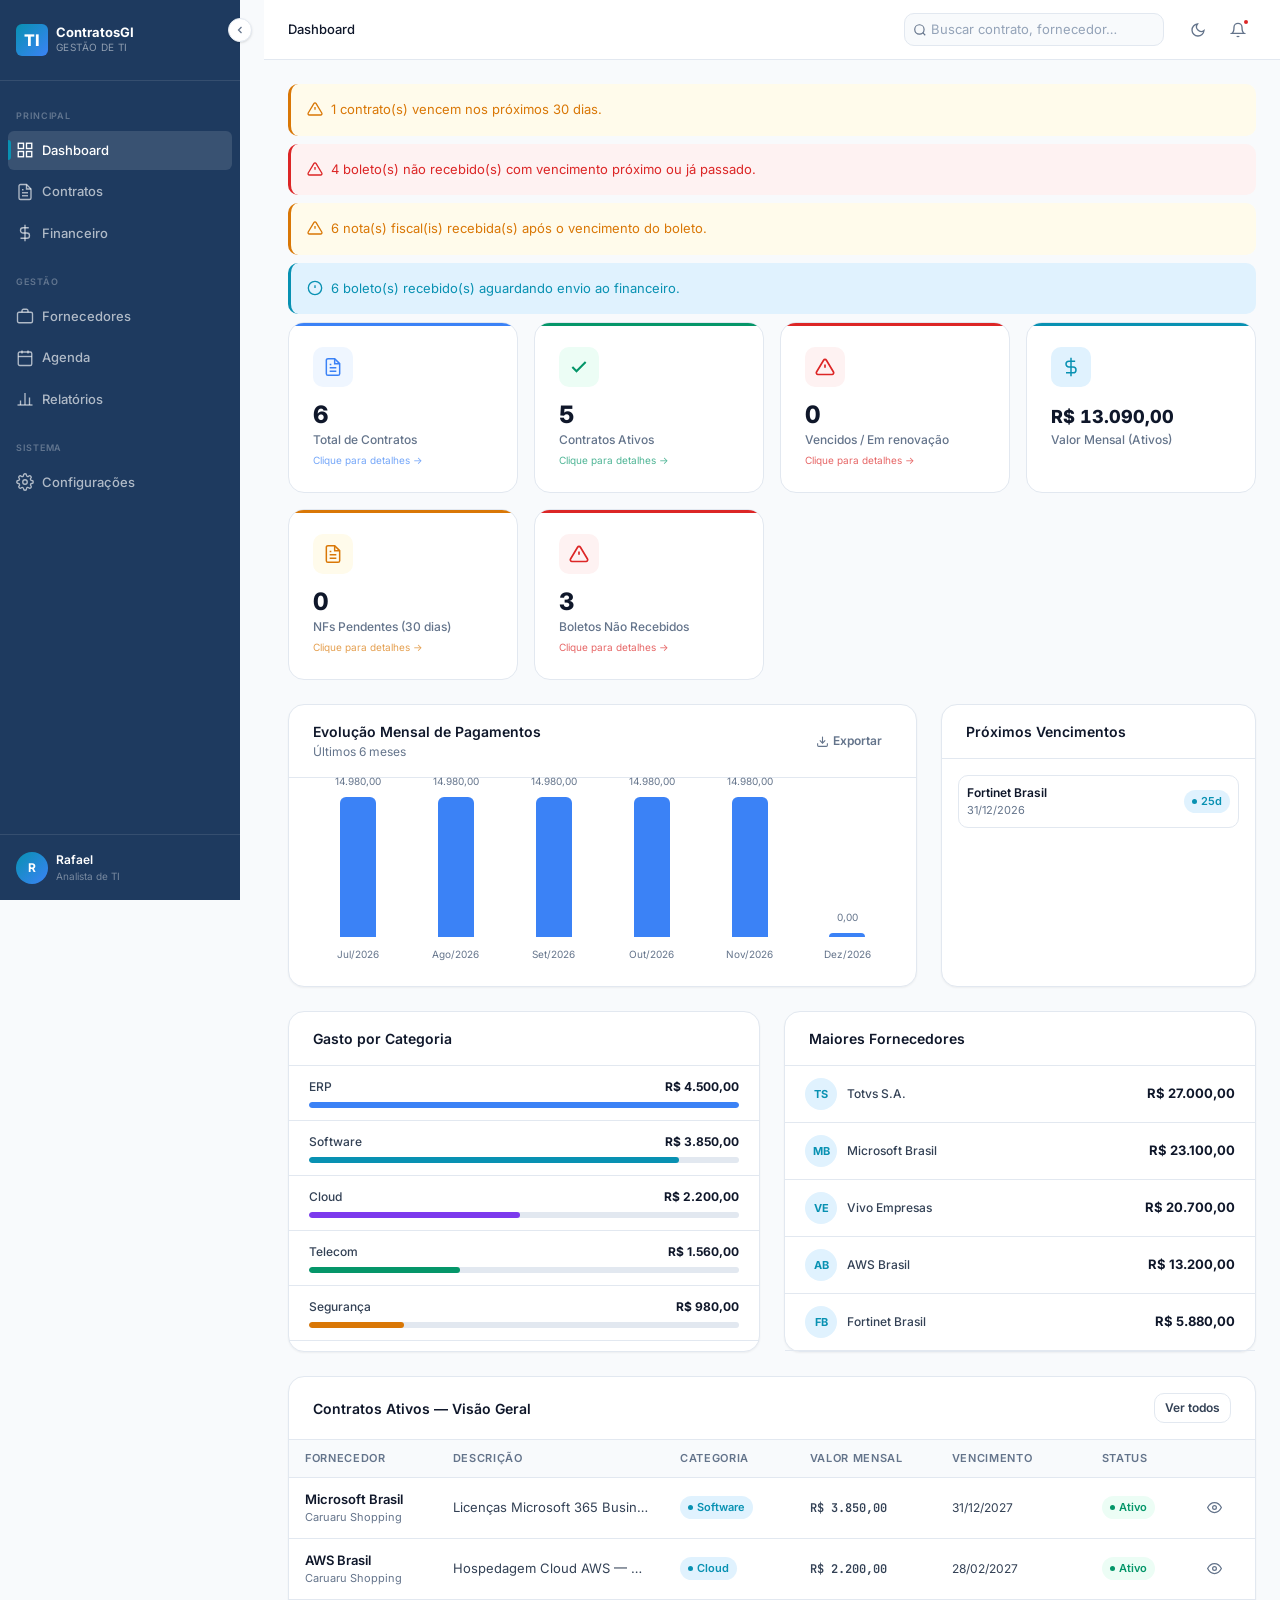
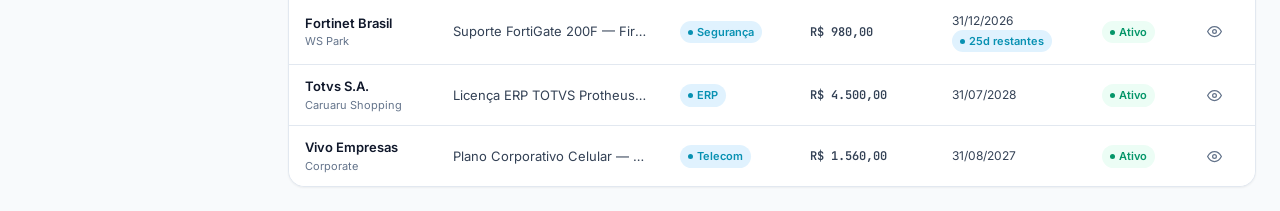
==== index.html @ 4c293865 "upload" ====
<!DOCTYPE html>
<html lang="pt-BR" data-theme="light">
<head>
  <meta charset="UTF-8" />
  <meta name="viewport" content="width=device-width, initial-scale=1.0" />
  <title>Dashboard — Gestão de Contratos TI</title>
  <link rel="stylesheet" href="assets/css/style.css" />
  <style>
    .kpi-card { cursor:pointer; }
    .kpi-card:hover { transform:translateY(-3px); box-shadow:var(--sh-md); }
  </style>
</head>
<body>
<div class="app-layout">
  <div id="sidebar-root"></div>
  <div class="main-content" id="main-content">
    <div id="navbar-root"></div>

    <main class="page-content">

      <!-- BANNER CACHE -->
      <div id="cache-banner" style="display:none" class="alert alert-warning">
        <svg width="16" height="16" viewBox="0 0 24 24" fill="none" stroke="currentColor" stroke-width="2">
          <path d="M10.29 3.86L1.82 18a2 2 0 001.71 3h16.94a2 2 0 001.71-3L13.71 3.86a2 2 0 00-3.42 0z"/>
          <line x1="12" y1="9" x2="12" y2="13"/><line x1="12" y1="17" x2="12.01" y2="17"/>
        </svg>
        <span>Dados carregados do cache — a API do Google Sheets está indisponível no momento. As informações podem não estar atualizadas.</span>
      </div>

      <!-- ALERTAS AUTOMÁTICOS -->
      <div id="alert-area"></div>

      <!-- KPIs -->
      <div class="kpi-grid" id="kpi-grid">
        <div class="kpi-card"><div class="skeleton" style="width:40px;height:40px;border-radius:10px;margin-bottom:16px"></div><div class="skeleton" style="width:80px;height:28px;margin-bottom:8px"></div><div class="skeleton" style="width:120px;height:14px"></div></div>
        <div class="kpi-card"><div class="skeleton" style="width:40px;height:40px;border-radius:10px;margin-bottom:16px"></div><div class="skeleton" style="width:80px;height:28px;margin-bottom:8px"></div><div class="skeleton" style="width:120px;height:14px"></div></div>
        <div class="kpi-card"><div class="skeleton" style="width:40px;height:40px;border-radius:10px;margin-bottom:16px"></div><div class="skeleton" style="width:80px;height:28px;margin-bottom:8px"></div><div class="skeleton" style="width:120px;height:14px"></div></div>
        <div class="kpi-card"><div class="skeleton" style="width:40px;height:40px;border-radius:10px;margin-bottom:16px"></div><div class="skeleton" style="width:80px;height:28px;margin-bottom:8px"></div><div class="skeleton" style="width:120px;height:14px"></div></div>
        <div class="kpi-card"><div class="skeleton" style="width:40px;height:40px;border-radius:10px;margin-bottom:16px"></div><div class="skeleton" style="width:80px;height:28px;margin-bottom:8px"></div><div class="skeleton" style="width:120px;height:14px"></div></div>
        <div class="kpi-card"><div class="skeleton" style="width:40px;height:40px;border-radius:10px;margin-bottom:16px"></div><div class="skeleton" style="width:80px;height:28px;margin-bottom:8px"></div><div class="skeleton" style="width:120px;height:14px"></div></div>
      </div>

      <!-- GRÁFICOS + VENCIMENTOS -->
      <div style="display:grid;grid-template-columns:2fr 1fr;gap:var(--sp-lg);margin-bottom:var(--sp-lg)">
        <div class="card">
          <div class="card-header">
            <div>
              <div class="card-title">Evolução Mensal de Pagamentos</div>
              <div class="card-subtitle">Últimos 6 meses</div>
            </div>
            <button class="btn btn-ghost btn-sm" id="btn-export-evolucao">
              <svg width="14" height="14" viewBox="0 0 24 24" fill="none" stroke="currentColor" stroke-width="2"><path d="M21 15v4a2 2 0 01-2 2H5a2 2 0 01-2-2v-4"/><polyline points="7 10 12 15 17 10"/><line x1="12" y1="15" x2="12" y2="3"/></svg>
              Exportar
            </button>
          </div>
          <div class="card-body">
            <div id="chart-evolucao" style="min-height:160px;display:flex;align-items:flex-end"></div>
          </div>
        </div>

        <div class="card">
          <div class="card-header">
            <div class="card-title">Próximos Vencimentos</div>
          </div>
          <div class="card-body" style="padding:var(--sp-md)">
            <div id="proximos-vencimentos" style="display:flex;flex-direction:column;gap:8px"></div>
          </div>
        </div>
      </div>

      <!-- CATEGORIAS + FORNECEDORES -->
      <div style="display:grid;grid-template-columns:1fr 1fr;gap:var(--sp-lg)">
        <div class="card">
          <div class="card-header"><div class="card-title">Gasto por Categoria</div></div>
          <div class="card-body" style="padding:0"><div id="cat-list"></div></div>
        </div>
        <div class="card">
          <div class="card-header"><div class="card-title">Maiores Fornecedores</div></div>
          <div class="card-body" style="padding:0"><div id="forn-list"></div></div>
        </div>
      </div>

      <!-- CONTRATOS RECENTES -->
      <div class="card" style="margin-top:var(--sp-lg)">
        <div class="card-header">
          <div class="card-title">Contratos Ativos — Visão Geral</div>
          <a href="contratos.html" class="btn btn-secondary btn-sm">Ver todos</a>
        </div>
        <div class="table-container" style="border:none;border-radius:0 0 var(--r-lg) var(--r-lg)">
          <table>
            <thead><tr>
              <th>Fornecedor</th><th>Descrição</th><th>Categoria</th>
              <th>Valor Mensal</th><th>Vencimento</th><th>Status</th><th></th>
            </tr></thead>
            <tbody id="tbody-contratos">
              <tr><td colspan="7" style="text-align:center;padding:32px;color:var(--c-text-3)">
                <span class="spinner" style="display:inline-block"></span>
              </td></tr>
            </tbody>
          </table>
        </div>
      </div>

    </main>
  </div>
</div>

<!-- MODAL KPI — exibe lista detalhada ao clicar no card -->
<div class="modal-overlay" id="modal-kpi">
  <div class="modal modal-lg">
    <div class="modal-header">
      <div>
        <div class="modal-title" id="modal-kpi-title"></div>
        <div class="modal-subtitle" id="modal-kpi-subtitle"></div>
      </div>
      <button class="modal-close">
        <svg width="16" height="16" viewBox="0 0 24 24" fill="none" stroke="currentColor" stroke-width="2.5">
          <line x1="18" y1="6" x2="6" y2="18"/><line x1="6" y1="6" x2="18" y2="18"/>
        </svg>
      </button>
    </div>
    <div class="modal-body" id="modal-kpi-body"></div>
    <div class="modal-footer">
      <a id="modal-kpi-link" href="#" class="btn btn-primary btn-sm">Ver no Financeiro →</a>
      <button class="btn btn-secondary" onclick="Modal.close('modal-kpi')">Fechar</button>
    </div>
  </div>
</div>

<script src="assets/js/api.js"></script>
<script src="assets/js/utils.js"></script>
<script>
document.getElementById('sidebar-root').innerHTML = getSidebarHTML();
document.getElementById('navbar-root').innerHTML  = getNavbarHTML('Dashboard', [{ label: 'Dashboard' }]);
initApp();

/* ── STATE ─────────────────────────────────────────────── */
let _dash = null;
let _contratos = [];
let _todasMovs = [];

/* ── CARREGAR ───────────────────────────────────────────── */
async function carregarDashboard() {
  try {
    [_dash, _contratos] = await Promise.all([
      API.obterDashboard(),
      API.listarContratos(),
    ]);

    // Movimentações só para os cards clicáveis
    const movPromises = _contratos.map(c => API.listarMovimentacoes(c.id));
    const results = await Promise.all(movPromises);
    _todasMovs = results.flat();

    if (_dash._fromCache) {
      document.getElementById('cache-banner').style.display = 'flex';
    }

    renderKPIs();
    renderAlerts();
    renderEvolucao(_dash.evolucao_mensal || []);
    renderProximosVencimentos();
    renderCategorias(_dash.por_categoria || {});
    renderFornecedores(_dash.por_fornecedor || {});
    renderTabelaContratos();
  } catch(e) {
    document.getElementById('kpi-grid').innerHTML = `
      <div style="grid-column:1/-1;padding:32px;text-align:center;color:var(--c-text-3)">
        <svg width="40" height="40" viewBox="0 0 24 24" fill="none" stroke="currentColor" stroke-width="1.5" style="margin:0 auto 12px;display:block;opacity:.4">
          <path d="M10.29 3.86L1.82 18a2 2 0 001.71 3h16.94a2 2 0 001.71-3L13.71 3.86a2 2 0 00-3.42 0z"/>
          <line x1="12" y1="9" x2="12" y2="13"/><line x1="12" y1="17" x2="12.01" y2="17"/>
        </svg>
        <div style="font-size:14px;font-weight:600;color:var(--c-text-2);margin-bottom:6px">Não foi possível carregar os dados</div>
        <div style="font-size:12px;margin-bottom:16px">${e.message}</div>
        <button class="btn btn-secondary btn-sm" onclick="carregarDashboard()">
          <svg width="13" height="13" viewBox="0 0 24 24" fill="none" stroke="currentColor" stroke-width="2"><polyline points="23 4 23 10 17 10"/><path d="M20.49 15a9 9 0 11-2.12-9.36L23 10"/></svg>
          Tentar novamente
        </button>
      </div>`;
  }
}

/* ── KPIs ──────────────────────────────────────────────── */
function renderKPIs() {
  const hoje = new Date(); hoje.setHours(0,0,0,0);
  const d = _dash;

  // NFs Pendentes e Boletos Não Recebidos = escopo dos próximos 30 dias
  const em30dias = _todasMovs.filter(m => {
    if (!m.data_vencimento) return false;
    const dias = Math.round((new Date(m.data_vencimento) - hoje) / 86400000);
    return dias <= 30;
  });
  const nfPend30   = em30dias.filter(m => !m.data_recebimento_nf).length;
  const boletNR30  = em30dias.filter(m => !m.data_recebimento_boleto && (() => {
    const dias = Math.round((new Date(m.data_vencimento) - hoje) / 86400000);
    return dias <= 7;
  })()).length;

  const kpis = [
    {
      id:'kpi-total',       label:'Total de Contratos',    value: d.total_contratos,
      icon:'file-text',     color:'#3B82F6', bg:'#EFF6FF', clicavel: true,
      onclick: () => abrirModalKPI('total'),
    },
    {
      id:'kpi-ativos',      label:'Contratos Ativos',      value: d.contratos_ativos,
      icon:'check',         color:'#059669', bg:'#ECFDF5', clicavel: true,
      onclick: () => abrirModalKPI('ativos'),
    },
    {
      id:'kpi-vencidos',    label:'Vencidos / Em renovação', value: d.contratos_vencidos,
      icon:'alert-triangle',color:'#DC2626', bg:'#FEF2F2', clicavel: true,
      onclick: () => abrirModalKPI('vencidos'),
    },
    {
      id:'kpi-mensal',      label:'Valor Mensal (Ativos)', value: Fmt.moeda(d.valor_mensal),
      icon:'dollar-sign',   color:'#0891B2', bg:'#E0F2FE', isText:true,
    },
    {
      id:'kpi-nf',          label:'NFs Pendentes (30 dias)', value: nfPend30,
      icon:'file-text',     color:'#D97706', bg:'#FFFBEB', clicavel: true,
      onclick: () => abrirModalKPI('nf-pendentes'),
    },
    {
      id:'kpi-boleto',      label:'Boletos Não Recebidos',  value: boletNR30,
      icon:'alert-triangle',color:'#DC2626', bg:'#FEF2F2', clicavel: true,
      onclick: () => abrirModalKPI('boletos-nr'),
    },
  ];

  document.getElementById('kpi-grid').innerHTML = kpis.map(k => `
    <div class="kpi-card" id="${k.id}" style="--kpi-color:${k.color};--kpi-bg:${k.bg}"
         ${k.clicavel ? `onclick="(${k.onclick.toString()})()" title="Clique para ver detalhes"` : ''}>
      <div class="kpi-icon">${icon(k.icon, 20)}</div>
      <div class="kpi-value">${k.isText ? `<span style="font-size:18px">${k.value}</span>` : k.value}</div>
      <div class="kpi-label">${k.label}</div>
      ${k.clicavel ? `<div style="font-size:10px;color:var(--kpi-color);margin-top:4px;opacity:.7">Ver detalhes →</div>` : ''}
    </div>`).join('');

  // Reatribuir handlers (onclick inline com função serializada não funciona perfeitamente para closures)
  kpis.filter(k => k.clicavel).forEach(k => {
    document.getElementById(k.id)?.addEventListener('click', k.onclick);
  });
  // Re-render sem onclick inline para evitar duplicata
  document.getElementById('kpi-grid').innerHTML = kpis.map(k => `
    <div class="kpi-card" id="${k.id}" style="--kpi-color:${k.color};--kpi-bg:${k.bg}"
         ${k.clicavel ? 'style="cursor:pointer"' : ''}>
      <div class="kpi-icon">${icon(k.icon, 20)}</div>
      <div class="kpi-value">${k.isText ? `<span style="font-size:18px">${k.value}</span>` : k.value}</div>
      <div class="kpi-label">${k.label}</div>
      ${k.clicavel ? `<div style="font-size:10px;color:var(--kpi-color);margin-top:4px;opacity:.7">Clique para detalhes →</div>` : ''}
    </div>`).join('');
  kpis.filter(k => k.clicavel).forEach(k => {
    const el = document.getElementById(k.id);
    if (el) el.addEventListener('click', k.onclick);
  });
}

/* ── MODAL KPI ──────────────────────────────────────────── */
function abrirModalKPI(tipo) {
  const hoje = new Date(); hoje.setHours(0,0,0,0);
  let titulo, subtitulo, html, link = 'contratos.html';

  const em30dias = _todasMovs.filter(m => {
    if (!m.data_vencimento) return false;
    const dias = Math.round((new Date(m.data_vencimento) - hoje) / 86400000);
    return dias <= 30;
  });

  if (tipo === 'total') {
    titulo    = 'Todos os Contratos';
    subtitulo = `${_contratos.length} contratos cadastrados`;
    link      = 'contratos.html';
    html = _tabelaContratosModal(_contratos);

  } else if (tipo === 'ativos') {
    const lista = _contratos.filter(c => c.status === 'Ativo');
    titulo    = 'Contratos Ativos';
    subtitulo = `${lista.length} contratos ativos`;
    link      = 'contratos.html';
    html = _tabelaContratosModal(lista);

  } else if (tipo === 'vencidos') {
    const lista = _contratos.filter(c => c.status === 'Ativo' && new Date(c.data_fim) < hoje);
    const renov = _contratos.filter(c => c.status === 'Em renovação');
    titulo    = 'Contratos Vencidos / Em Renovação';
    subtitulo = `${lista.length} vencidos · ${renov.length} em renovação`;
    link      = 'contratos.html';
    html = _tabelaContratosModal([...lista, ...renov]);

  } else if (tipo === 'nf-pendentes') {
    const lista = em30dias.filter(m => !m.data_recebimento_nf);
    titulo    = 'NFs Pendentes — próximos 30 dias';
    subtitulo = `${lista.length} notas fiscais sem data de recebimento`;
    link      = `financeiro.html?mes=${hoje.getMonth()+1}&ano=${hoje.getFullYear()}`;
    html = _tabelaMovsModal(lista, 'NF não recebida');

  } else if (tipo === 'boletos-nr') {
    const lista = em30dias.filter(m => {
      if (m.data_recebimento_boleto) return false;
      const dias = Math.round((new Date(m.data_vencimento) - hoje) / 86400000);
      return dias <= 7;
    });
    titulo    = 'Boletos Não Recebidos';
    subtitulo = `${lista.length} boletos sem recebimento com vencimento próximo`;
    link      = `financeiro.html?mes=${hoje.getMonth()+1}&ano=${hoje.getFullYear()}`;
    html = _tabelaMovsModal(lista, 'Boleto não recebido');
  }

  document.getElementById('modal-kpi-title').textContent    = titulo;
  document.getElementById('modal-kpi-subtitle').textContent = subtitulo;
  document.getElementById('modal-kpi-body').innerHTML       = html;
  document.getElementById('modal-kpi-link').href            = link;
  Modal.open('modal-kpi');
}

function _tabelaContratosModal(lista) {
  if (!lista.length) return '<div class="empty-state"><p>Nenhum registro.</p></div>';
  return `<div class="table-container">
    <table>
      <thead><tr><th>Fornecedor</th><th>Empresa</th><th>Categoria</th><th>Valor Mensal</th><th>Término</th><th>Status</th></tr></thead>
      <tbody>${lista.map(c => `<tr>
        <td><strong>${c.fornecedor}</strong><br><span style="font-size:11px;color:var(--c-text-3)">${c.descricao}</span></td>
        <td style="font-size:12px">${c.empresa}</td>
        <td><span class="badge badge-info">${c.categoria}</span></td>
        <td style="font-family:'JetBrains Mono',monospace;font-size:12px;font-weight:600">${Fmt.moeda(c.valor_mensal)}</td>
        <td style="font-size:12px">${Fmt.data(c.data_fim)}</td>
        <td>${Status.badgeContrato(c.status)}</td>
      </tr>`).join('')}</tbody>
    </table>
  </div>`;
}

function _tabelaMovsModal(lista, label) {
  if (!lista.length) return `<div class="empty-state"><p style="color:var(--c-success)">✓ Nenhum item pendente!</p></div>`;
  const hoje = new Date(); hoje.setHours(0,0,0,0);
  return `<div class="table-container">
    <table>
      <thead><tr><th>Fornecedor</th><th>Mês/Ano</th><th>Valor</th><th>Vencimento</th><th>Dias</th><th>Situação</th></tr></thead>
      <tbody>${lista.map(m => {
        const c = _contratos.find(x => x.id === m.id_contrato);
        const dias = Math.round((new Date(m.data_vencimento) - hoje) / 86400000);
        const cls = dias < 0 ? 'badge-danger' : dias <= 3 ? 'badge-danger' : 'badge-warning';
        return `<tr>
          <td><strong>${c?.fornecedor||m.id_contrato}</strong><br><span style="font-size:11px;color:var(--c-text-3)">${c?.empresa||''}</span></td>
          <td style="font-size:12px;font-weight:600">${Fmt.mesAno(m.mes,m.ano)}</td>
          <td style="font-family:'JetBrains Mono',monospace;font-size:12px">${Fmt.moeda(m.valor_nota)}</td>
          <td style="font-size:12px">${Fmt.data(m.data_vencimento)}</td>
          <td><span class="badge ${cls}">${dias<0?Math.abs(dias)+'d após':dias+'d'}</span></td>
          <td style="font-size:11px;color:var(--c-text-3)">${label}</td>
        </tr>`;
      }).join('')}</tbody>
    </table>
  </div>`;
}

/* ── ALERTAS ───────────────────────────────────────────── */
function renderAlerts() {
  const d = _dash;
  const alertas = [];
  if (d.contratos_vencidos > 0)
    alertas.push({ type:'danger',  msg:`${d.contratos_vencidos} contrato(s) vencido(s) — atenção imediata necessária.` });
  if (d.contratos_vencendo > 0)
    alertas.push({ type:'warning', msg:`${d.contratos_vencendo} contrato(s) vencem nos próximos 30 dias.` });
  if (d.boletos_nao_recebidos > 0)
    alertas.push({ type:'danger',  msg:`${d.boletos_nao_recebidos} boleto(s) não recebido(s) com vencimento próximo ou já passado.` });
  if (d.nf_tardia > 0)
    alertas.push({ type:'warning', msg:`${d.nf_tardia} nota(s) fiscal(is) recebida(s) após o vencimento do boleto.` });
  if (d.boletos_aguardando > 0)
    alertas.push({ type:'info',    msg:`${d.boletos_aguardando} boleto(s) recebido(s) aguardando envio ao financeiro.` });

  document.getElementById('alert-area').innerHTML = alertas.map(a => `
    <div class="alert alert-${a.type}" style="margin-bottom:8px">
      <svg width="16" height="16" viewBox="0 0 24 24" fill="none" stroke="currentColor" stroke-width="2">
        ${a.type==='info'
          ? '<circle cx="12" cy="12" r="10"/><line x1="12" y1="8" x2="12" y2="12"/><line x1="12" y1="16" x2="12.01" y2="16"/>'
          : '<path d="M10.29 3.86L1.82 18a2 2 0 001.71 3h16.94a2 2 0 001.71-3L13.71 3.86a2 2 0 00-3.42 0z"/><line x1="12" y1="9" x2="12" y2="13"/><line x1="12" y1="17" x2="12.01" y2="17"/>'}
      </svg>
      <span>${a.msg}</span>
    </div>`).join('');
}

/* ── EVOLUÇÃO MENSAL ───────────────────────────────────── */
function renderEvolucao(dados) {
  if (!dados.length) return;
  const max = Math.max(...dados.map(d => d.total), 1);
  const bars = dados.map(d => {
    const pct = Math.max(4, Math.round((d.total / max) * 140));
    return `<div class="bar-item" style="align-items:center">
      <div style="font-size:10px;color:var(--c-text-3);margin-bottom:4px">${Fmt.moeda(d.total).replace('R$','').trim()}</div>
      <div style="width:36px;height:${pct}px;background:var(--c-blue-light);border-radius:6px 6px 0 0;cursor:pointer"
           title="${Fmt.mesNome(d.mes)} ${d.ano}: ${Fmt.moeda(d.total)}"></div>
      <div style="font-size:10px;color:var(--c-text-3);margin-top:6px">${Fmt.mesAno(d.mes,d.ano)}</div>
    </div>`;
  }).join('');
  document.getElementById('chart-evolucao').innerHTML =
    `<div style="display:flex;gap:8px;align-items:flex-end;width:100%;height:160px">${bars}</div>`;
}

/* ── PRÓXIMOS VENCIMENTOS ──────────────────────────────── */
async function renderProximosVencimentos() {
  const hoje = new Date(); hoje.setHours(0,0,0,0);
  const items = _contratos
    .filter(c => c.data_fim && c.status === 'Ativo')
    .map(c => ({ ...c, dias: Fmt.diasRestantes(c.data_fim) }))
    .filter(c => c.dias !== null && c.dias >= 0 && c.dias <= 60)
    .sort((a, b) => a.dias - b.dias)
    .slice(0, 6);

  const el = document.getElementById('proximos-vencimentos');
  if (!items.length) {
    el.innerHTML = `<div class="text-muted text-sm">Nenhum contrato vencendo em 60 dias.</div>`;
    return;
  }
  el.innerHTML = items.map(c => {
    const cls = c.dias <= 7 ? 'badge-danger' : c.dias <= 15 ? 'badge-warning' : 'badge-info';
    return `<div style="display:flex;align-items:center;justify-content:space-between;padding:8px;
         border-radius:var(--r-md);border:1px solid var(--c-border);background:var(--c-surface)">
      <div style="overflow:hidden">
        <div style="font-size:12px;font-weight:600;color:var(--c-text-1);white-space:nowrap;overflow:hidden;text-overflow:ellipsis">${c.fornecedor}</div>
        <div style="font-size:11px;color:var(--c-text-3)">${Fmt.data(c.data_fim)}</div>
      </div>
      <span class="badge ${cls}" style="margin-left:8px;flex-shrink:0">${c.dias}d</span>
    </div>`;
  }).join('');
}

/* ── CATEGORIAS ────────────────────────────────────────── */
function renderCategorias(por) {
  const entries = Object.entries(por).sort((a, b) => b[1] - a[1]);
  const max = entries[0]?.[1] || 1;
  const colors = ['#3B82F6','#0891B2','#7C3AED','#059669','#D97706','#DC2626'];
  document.getElementById('cat-list').innerHTML = entries.map(([cat, val], i) => `
    <div style="padding:12px 20px;border-bottom:1px solid var(--c-border)">
      <div style="display:flex;justify-content:space-between;margin-bottom:6px">
        <span style="font-size:12px;font-weight:500;color:var(--c-text-2)">${cat}</span>
        <span style="font-size:12px;font-weight:700;color:var(--c-text-1)">${Fmt.moeda(val)}</span>
      </div>
      <div class="progress-bar">
        <div class="progress-fill" style="width:${Math.round((val/max)*100)}%;background:${colors[i%colors.length]}"></div>
      </div>
    </div>`).join('') || `<div class="empty-state"><p>Sem dados</p></div>`;
}

/* ── FORNECEDORES ──────────────────────────────────────── */
function renderFornecedores(por) {
  const entries = Object.entries(por).sort((a, b) => b[1] - a[1]).slice(0, 6);
  document.getElementById('forn-list').innerHTML = entries.map(([forn, val]) => `
    <div style="display:flex;align-items:center;justify-content:space-between;padding:12px 20px;border-bottom:1px solid var(--c-border)">
      <div style="display:flex;align-items:center;gap:10px">
        <div style="width:32px;height:32px;border-radius:var(--r-full);background:var(--c-teal-light);
             display:flex;align-items:center;justify-content:center;font-size:11px;font-weight:700;color:var(--c-teal);flex-shrink:0">
          ${Fmt.initials(forn)}
        </div>
        <span style="font-size:12px;font-weight:500;color:var(--c-text-2)">${forn}</span>
      </div>
      <span style="font-size:13px;font-weight:700;color:var(--c-text-1)">${Fmt.moeda(val)}</span>
    </div>`).join('') || `<div class="empty-state"><p>Sem dados</p></div>`;
}

/* ── TABELA CONTRATOS ──────────────────────────────────── */
function renderTabelaContratos() {
  const tbody = document.getElementById('tbody-contratos');
  const ativos = _contratos.filter(c => c.status === 'Ativo').slice(0, 8);
  if (!ativos.length) {
    tbody.innerHTML = `<tr><td colspan="7"><div class="empty-state"><p>Nenhum contrato ativo.</p></div></td></tr>`;
    return;
  }
  tbody.innerHTML = ativos.map(c => `
    <tr>
      <td>
        <div style="font-weight:600;color:var(--c-text-1)">${c.fornecedor}</div>
        <div style="font-size:11px;color:var(--c-text-3)">${c.empresa}</div>
      </td>
      <td style="max-width:200px" class="truncate">${c.descricao}</td>
      <td><span class="badge badge-info">${c.categoria}</span></td>
      <td style="font-weight:600;font-family:'JetBrains Mono',monospace;font-size:12px">${Fmt.moeda(c.valor_mensal)}</td>
      <td>
        <div style="font-size:12px">${Fmt.data(c.data_fim)}</div>
        ${Status.vencimentoContrato(c.data_fim, c.status)}
      </td>
      <td>${Status.badgeContrato(c.status)}</td>
      <td>
        <a href="contratos.html?id=${c.id}" class="btn btn-ghost btn-sm btn-icon">
          <svg width="14" height="14" viewBox="0 0 24 24" fill="none" stroke="currentColor" stroke-width="2">
            <path d="M1 12s4-8 11-8 11 8 11 8-4 8-11 8-11-8-11-8z"/><circle cx="12" cy="12" r="3"/>
          </svg>
        </a>
      </td>
    </tr>`).join('');
}

/* ── EXPORTAR ───────────────────────────────────────────── */
document.getElementById('btn-export-evolucao').addEventListener('click', async () => {
  Export.csv(_dash?.evolucao_mensal || [], 'evolucao-mensal');
});

carregarDashboard();
</script>
</body>
</html>
---- assets/css/style.css ----
/* ============================================================
   SISTEMA DE GESTÃO DE CONTRATOS DE TI
   Design System - Corporate Premium
   Paleta: Azul Índigo (#1E3A5F principal), Slate Blue (#2D5F8A),
           Ice White (#F8FAFC), Cool Gray (#64748B), Accent Teal (#0891B2)
   Tipografia: Inter (corpo), Geist Mono (dados/IDs)
   ============================================================ */

@import url('https://fonts.googleapis.com/css2?family=Inter:wght@300;400;500;600;700;800&family=JetBrains+Mono:wght@400;500&display=swap');

/* ── TOKENS ──────────────────────────────────────────────── */
:root {
  --c-navy:        #1E3A5F;
  --c-navy-dark:   #142844;
  --c-blue:        #2D5F8A;
  --c-blue-light:  #3B82F6;
  --c-teal:        #0891B2;
  --c-teal-light:  #E0F2FE;
  --c-ice:         #F8FAFC;
  --c-surface:     #FFFFFF;
  --c-border:      #E2E8F0;
  --c-border-dark: #CBD5E1;
  --c-text-1:      #0F172A;
  --c-text-2:      #334155;
  --c-text-3:      #64748B;
  --c-text-4:      #94A3B8;

  /* Status */
  --c-success:     #059669;
  --c-success-bg:  #ECFDF5;
  --c-warning:     #D97706;
  --c-warning-bg:  #FFFBEB;
  --c-danger:      #DC2626;
  --c-danger-bg:   #FEF2F2;
  --c-info:        #0891B2;
  --c-info-bg:     #E0F2FE;
  --c-purple:      #7C3AED;
  --c-purple-bg:   #EDE9FE;

  /* Spacing */
  --sp-xs:  4px;
  --sp-sm:  8px;
  --sp-md:  16px;
  --sp-lg:  24px;
  --sp-xl:  32px;
  --sp-2xl: 48px;

  /* Radius */
  --r-sm:   6px;
  --r-md:   10px;
  --r-lg:   16px;
  --r-xl:   20px;
  --r-full: 9999px;

  /* Shadow */
  --sh-xs:  0 1px 2px rgba(0,0,0,.05);
  --sh-sm:  0 1px 3px rgba(0,0,0,.08), 0 1px 2px rgba(0,0,0,.06);
  --sh-md:  0 4px 6px rgba(0,0,0,.07), 0 2px 4px rgba(0,0,0,.05);
  --sh-lg:  0 10px 15px rgba(0,0,0,.07), 0 4px 6px rgba(0,0,0,.05);
  --sh-xl:  0 20px 25px rgba(0,0,0,.08), 0 10px 10px rgba(0,0,0,.04);

  /* Sidebar */
  --sidebar-w: 240px;
  --navbar-h:  60px;
  --sidebar-collapsed: 64px;

  /* Transition */
  --t-fast:   150ms ease;
  --t-normal: 250ms ease;
  --t-slow:   400ms ease;
}

/* Dark mode */
[data-theme="dark"] {
  --c-navy:        #1E3A5F;
  --c-ice:         #0F172A;
  --c-surface:     #1E293B;
  --c-border:      #334155;
  --c-border-dark: #475569;
  --c-text-1:      #F1F5F9;
  --c-text-2:      #CBD5E1;
  --c-text-3:      #94A3B8;
  --c-text-4:      #64748B;
  --c-teal-light:  #0C4A6E;
  --c-success-bg:  #064E3B;
  --c-warning-bg:  #78350F;
  --c-danger-bg:   #7F1D1D;
  --c-info-bg:     #0C4A6E;
  --c-purple-bg:   #3B0764;
}

/* ── RESET ───────────────────────────────────────────────── */
*, *::before, *::after { box-sizing: border-box; margin: 0; padding: 0; }
html { font-size: 14px; scroll-behavior: smooth; }
body {
  font-family: 'Inter', system-ui, sans-serif;
  background: var(--c-ice);
  color: var(--c-text-1);
  line-height: 1.5;
  -webkit-font-smoothing: antialiased;
}
a { color: inherit; text-decoration: none; }
button { cursor: pointer; border: none; background: none; font: inherit; }
input, select, textarea { font: inherit; }
ul, ol { list-style: none; }
img, svg { display: block; }

/* ── SCROLLBAR ───────────────────────────────────────────── */
::-webkit-scrollbar { width: 6px; height: 6px; }
::-webkit-scrollbar-track { background: transparent; }
::-webkit-scrollbar-thumb { background: var(--c-border-dark); border-radius: var(--r-full); }
::-webkit-scrollbar-thumb:hover { background: var(--c-text-3); }

/* ── LAYOUT ──────────────────────────────────────────────── */
.app-layout {
  display: flex;
  min-height: 100vh;
}

/* ── SIDEBAR ─────────────────────────────────────────────── */
.sidebar {
  position: fixed;
  top: 0; left: 0;
  width: var(--sidebar-w);
  height: 100vh;
  background: var(--c-navy);
  display: flex;
  flex-direction: column;
  z-index: 100;
  transition: width var(--t-normal);
  overflow: hidden;
}
.sidebar.collapsed { width: var(--sidebar-collapsed); }

.sidebar-logo {
  display: flex;
  align-items: center;
  gap: var(--sp-sm);
  padding: var(--sp-lg) var(--sp-md);
  border-bottom: 1px solid rgba(255,255,255,.1);
  min-height: var(--navbar-h);
  flex-shrink: 0;
}
.sidebar-logo-mark {
  width: 32px; height: 32px;
  background: linear-gradient(135deg, var(--c-teal), var(--c-blue-light));
  border-radius: var(--r-sm);
  display: flex; align-items: center; justify-content: center;
  flex-shrink: 0;
  font-size: 16px; font-weight: 800; color: #fff;
}
.sidebar-logo-text {
  display: flex; flex-direction: column;
  overflow: hidden;
  white-space: nowrap;
}
.sidebar-logo-text strong {
  font-size: 13px; font-weight: 700; color: #fff;
  line-height: 1.2;
}
.sidebar-logo-text span {
  font-size: 10px; color: rgba(255,255,255,.5);
  letter-spacing: .04em; text-transform: uppercase;
}

.sidebar-nav {
  flex: 1;
  overflow-y: auto;
  overflow-x: hidden;
  padding: var(--sp-md) 0;
}
.sidebar-section {
  padding: var(--sp-xs) var(--sp-sm);
  margin-bottom: var(--sp-xs);
}
.sidebar-section-label {
  font-size: 9px;
  font-weight: 600;
  letter-spacing: .1em;
  text-transform: uppercase;
  color: rgba(255,255,255,.3);
  padding: var(--sp-sm) var(--sp-sm);
  white-space: nowrap;
  overflow: hidden;
}
.sidebar.collapsed .sidebar-section-label { opacity: 0; }

.nav-item {
  display: flex;
  align-items: center;
  gap: var(--sp-sm);
  padding: 10px var(--sp-sm);
  border-radius: var(--r-sm);
  color: rgba(255,255,255,.65);
  font-size: 13px;
  font-weight: 500;
  cursor: pointer;
  transition: all var(--t-fast);
  white-space: nowrap;
  position: relative;
  margin-bottom: 2px;
}
.nav-item:hover {
  background: rgba(255,255,255,.08);
  color: #fff;
}
.nav-item.active {
  background: rgba(255,255,255,.12);
  color: #fff;
}
.nav-item.active::before {
  content: '';
  position: absolute;
  left: 0; top: 50%;
  transform: translateY(-50%);
  width: 3px; height: 20px;
  background: var(--c-teal);
  border-radius: 0 var(--r-full) var(--r-full) 0;
}
.nav-item svg { flex-shrink: 0; width: 18px; height: 18px; }
.nav-item-text { overflow: hidden; }
.nav-badge {
  margin-left: auto;
  background: var(--c-danger);
  color: #fff;
  font-size: 10px;
  font-weight: 700;
  padding: 1px 6px;
  border-radius: var(--r-full);
  flex-shrink: 0;
}
.sidebar.collapsed .nav-item-text,
.sidebar.collapsed .nav-badge { display: none; }

.sidebar-footer {
  padding: var(--sp-md);
  border-top: 1px solid rgba(255,255,255,.1);
  display: flex;
  align-items: center;
  gap: var(--sp-sm);
  flex-shrink: 0;
}
.sidebar-user-avatar {
  width: 32px; height: 32px;
  background: linear-gradient(135deg, var(--c-teal), var(--c-blue-light));
  border-radius: var(--r-full);
  display: flex; align-items: center; justify-content: center;
  font-size: 12px; font-weight: 700; color: #fff;
  flex-shrink: 0;
}
.sidebar-user-info { overflow: hidden; }
.sidebar-user-name {
  font-size: 12px; font-weight: 600; color: #fff;
  white-space: nowrap; overflow: hidden; text-overflow: ellipsis;
}
.sidebar-user-role {
  font-size: 10px; color: rgba(255,255,255,.4);
  white-space: nowrap;
}
.sidebar.collapsed .sidebar-user-info { display: none; }

/* Collapse toggle */
.sidebar-toggle {
  position: fixed;
  top: 18px;
  left: calc(var(--sidebar-w) - 12px);
  width: 24px; height: 24px;
  background: var(--c-surface);
  border: 1px solid var(--c-border);
  border-radius: var(--r-full);
  display: flex; align-items: center; justify-content: center;
  z-index: 101;
  cursor: pointer;
  transition: left var(--t-normal);
  box-shadow: var(--sh-sm);
  color: var(--c-text-3);
}
.sidebar-toggle:hover { color: var(--c-navy); }
.sidebar.collapsed ~ .sidebar-toggle,
.sidebar.collapsed + .sidebar-toggle { left: calc(var(--sidebar-collapsed) - 12px); }
.sidebar.collapsed .toggle-icon { transform: rotate(180deg); }

/* ── MAIN CONTENT ────────────────────────────────────────── */
.main-content {
  margin-left: var(--sidebar-w);
  flex: 1;
  min-height: 100vh;
  display: flex;
  flex-direction: column;
  transition: margin-left var(--t-normal);
}
.sidebar.collapsed ~ .main-content { margin-left: var(--sidebar-collapsed); }

/* ── NAVBAR ──────────────────────────────────────────────── */
.navbar {
  position: sticky;
  top: 0;
  height: var(--navbar-h);
  background: var(--c-surface);
  border-bottom: 1px solid var(--c-border);
  display: flex;
  align-items: center;
  padding: 0 var(--sp-lg);
  gap: var(--sp-md);
  z-index: 90;
  backdrop-filter: blur(8px);
}
.navbar-title {
  font-size: 16px;
  font-weight: 600;
  color: var(--c-text-1);
}
.navbar-breadcrumb {
  display: flex;
  align-items: center;
  gap: var(--sp-xs);
  font-size: 13px;
  color: var(--c-text-3);
}
.navbar-breadcrumb span { color: var(--c-text-3); }
.navbar-breadcrumb .active { color: var(--c-text-1); font-weight: 500; }
.navbar-spacer { flex: 1; }

.navbar-search {
  display: flex;
  align-items: center;
  gap: var(--sp-xs);
  background: var(--c-ice);
  border: 1px solid var(--c-border);
  border-radius: var(--r-md);
  padding: 6px var(--sp-sm);
  width: 260px;
  transition: all var(--t-fast);
}
.navbar-search:focus-within {
  border-color: var(--c-blue-light);
  box-shadow: 0 0 0 3px rgba(59,130,246,.12);
  background: var(--c-surface);
}
.navbar-search svg { color: var(--c-text-3); flex-shrink: 0; }
.navbar-search input {
  border: none; background: transparent;
  font-size: 13px; color: var(--c-text-1);
  width: 100%; outline: none;
}
.navbar-search input::placeholder { color: var(--c-text-4); }

.navbar-actions { display: flex; align-items: center; gap: var(--sp-xs); }
.navbar-btn {
  width: 36px; height: 36px;
  border-radius: var(--r-md);
  display: flex; align-items: center; justify-content: center;
  color: var(--c-text-3);
  transition: all var(--t-fast);
  position: relative;
}
.navbar-btn:hover { background: var(--c-ice); color: var(--c-text-1); }
.navbar-btn .dot {
  position: absolute;
  top: 6px; right: 6px;
  width: 8px; height: 8px;
  background: var(--c-danger);
  border-radius: var(--r-full);
  border: 2px solid var(--c-surface);
}

/* ── PAGE CONTENT ────────────────────────────────────────── */
.page-content {
  flex: 1;
  padding: var(--sp-lg);
}
.page-header {
  display: flex;
  align-items: center;
  justify-content: space-between;
  margin-bottom: var(--sp-lg);
  flex-wrap: wrap;
  gap: var(--sp-md);
}
.page-header-left h1 {
  font-size: 22px;
  font-weight: 700;
  color: var(--c-text-1);
  line-height: 1.2;
}
.page-header-left p {
  font-size: 13px;
  color: var(--c-text-3);
  margin-top: 2px;
}
.page-header-right { display: flex; gap: var(--sp-sm); align-items: center; }

/* ── CARDS ───────────────────────────────────────────────── */
.card {
  background: var(--c-surface);
  border: 1px solid var(--c-border);
  border-radius: var(--r-lg);
  box-shadow: var(--sh-xs);
}
.card-header {
  display: flex;
  align-items: center;
  justify-content: space-between;
  padding: var(--sp-md) var(--sp-lg);
  border-bottom: 1px solid var(--c-border);
}
.card-title {
  font-size: 14px;
  font-weight: 600;
  color: var(--c-text-1);
}
.card-subtitle {
  font-size: 12px;
  color: var(--c-text-3);
  margin-top: 1px;
}
.card-body { padding: var(--sp-lg); }
.card-footer {
  padding: var(--sp-md) var(--sp-lg);
  border-top: 1px solid var(--c-border);
  background: var(--c-ice);
  border-radius: 0 0 var(--r-lg) var(--r-lg);
}

/* ── KPI CARDS ───────────────────────────────────────────── */
.kpi-grid {
  display: grid;
  grid-template-columns: repeat(auto-fill, minmax(200px, 1fr));
  gap: var(--sp-md);
  margin-bottom: var(--sp-lg);
}
.kpi-card {
  background: var(--c-surface);
  border: 1px solid var(--c-border);
  border-radius: var(--r-lg);
  padding: var(--sp-lg);
  position: relative;
  overflow: hidden;
  transition: transform var(--t-fast), box-shadow var(--t-fast);
}
.kpi-card:hover {
  transform: translateY(-2px);
  box-shadow: var(--sh-md);
}
.kpi-card::before {
  content: '';
  position: absolute;
  top: 0; left: 0; right: 0;
  height: 3px;
  background: var(--kpi-color, var(--c-blue-light));
  border-radius: var(--r-lg) var(--r-lg) 0 0;
}
.kpi-icon {
  width: 40px; height: 40px;
  border-radius: var(--r-md);
  background: var(--kpi-bg, var(--c-teal-light));
  display: flex; align-items: center; justify-content: center;
  margin-bottom: var(--sp-md);
  color: var(--kpi-color, var(--c-teal));
}
.kpi-value {
  font-size: 24px;
  font-weight: 800;
  color: var(--c-text-1);
  line-height: 1;
  font-variant-numeric: tabular-nums;
}
.kpi-label {
  font-size: 12px;
  color: var(--c-text-3);
  margin-top: 4px;
  font-weight: 500;
}
.kpi-trend {
  display: flex;
  align-items: center;
  gap: 4px;
  font-size: 11px;
  font-weight: 600;
  margin-top: var(--sp-sm);
}
.kpi-trend.up { color: var(--c-success); }
.kpi-trend.down { color: var(--c-danger); }
.kpi-trend.neutral { color: var(--c-text-3); }

/* ── BUTTONS ─────────────────────────────────────────────── */
.btn {
  display: inline-flex;
  align-items: center;
  gap: var(--sp-xs);
  padding: 8px 16px;
  border-radius: var(--r-md);
  font-size: 13px;
  font-weight: 600;
  transition: all var(--t-fast);
  white-space: nowrap;
}
.btn svg { width: 15px; height: 15px; }
.btn-primary {
  background: var(--c-navy);
  color: #fff;
}
.btn-primary:hover { background: var(--c-navy-dark); }
.btn-secondary {
  background: var(--c-surface);
  color: var(--c-text-2);
  border: 1px solid var(--c-border);
}
.btn-secondary:hover { background: var(--c-ice); border-color: var(--c-border-dark); }
.btn-teal {
  background: var(--c-teal);
  color: #fff;
}
.btn-teal:hover { background: #0E7490; }
.btn-danger {
  background: var(--c-danger);
  color: #fff;
}
.btn-danger:hover { background: #B91C1C; }
.btn-ghost {
  background: transparent;
  color: var(--c-text-3);
}
.btn-ghost:hover { background: var(--c-ice); color: var(--c-text-1); }
.btn-sm { padding: 5px 10px; font-size: 12px; }
.btn-sm svg { width: 13px; height: 13px; }
.btn-lg { padding: 10px 20px; font-size: 14px; }
.btn-icon {
  width: 32px; height: 32px;
  padding: 0;
  display: flex; align-items: center; justify-content: center;
}
.btn-icon svg { width: 15px; height: 15px; }

/* ── BADGES ──────────────────────────────────────────────── */
.badge {
  display: inline-flex;
  align-items: center;
  gap: 4px;
  padding: 3px 8px;
  border-radius: var(--r-full);
  font-size: 11px;
  font-weight: 600;
  white-space: nowrap;
}
.badge::before {
  content: '';
  width: 5px; height: 5px;
  border-radius: var(--r-full);
  background: currentColor;
  flex-shrink: 0;
}
.badge-success { background: var(--c-success-bg); color: var(--c-success); }
.badge-warning { background: var(--c-warning-bg); color: var(--c-warning); }
.badge-danger  { background: var(--c-danger-bg);  color: var(--c-danger); }
.badge-info    { background: var(--c-info-bg);    color: var(--c-info); }
.badge-neutral { background: var(--c-border);     color: var(--c-text-3); }
.badge-purple  { background: var(--c-purple-bg);  color: var(--c-purple); }

/* ── TABLES ──────────────────────────────────────────────── */
.table-container {
  overflow-x: auto;
  border-radius: var(--r-lg);
  border: 1px solid var(--c-border);
}
table {
  width: 100%;
  border-collapse: collapse;
  background: var(--c-surface);
}
thead { background: var(--c-ice); }
thead th {
  padding: 10px var(--sp-md);
  text-align: left;
  font-size: 11px;
  font-weight: 600;
  color: var(--c-text-3);
  text-transform: uppercase;
  letter-spacing: .06em;
  border-bottom: 1px solid var(--c-border);
  white-space: nowrap;
  cursor: pointer;
  user-select: none;
}
thead th:hover { color: var(--c-text-1); }
thead th.sort-asc::after  { content: ' ↑'; color: var(--c-blue-light); }
thead th.sort-desc::after { content: ' ↓'; color: var(--c-blue-light); }

tbody tr {
  border-bottom: 1px solid var(--c-border);
  transition: background var(--t-fast);
}
tbody tr:last-child { border-bottom: none; }
tbody tr:hover { background: var(--c-ice); }
tbody td {
  padding: 12px var(--sp-md);
  font-size: 13px;
  color: var(--c-text-2);
  vertical-align: middle;
}
tbody td.mono {
  font-family: 'JetBrains Mono', monospace;
  font-size: 12px;
  color: var(--c-text-3);
}
.table-actions {
  display: flex;
  gap: 4px;
  justify-content: flex-end;
}

/* ── FORMS ───────────────────────────────────────────────── */
.form-grid { display: grid; grid-template-columns: repeat(2, 1fr); gap: var(--sp-md); }
.form-grid-3 { grid-template-columns: repeat(3, 1fr); }
.form-full { grid-column: 1 / -1; }
.form-group { display: flex; flex-direction: column; gap: 4px; }
.form-label {
  font-size: 12px;
  font-weight: 600;
  color: var(--c-text-2);
  display: flex;
  align-items: center;
  gap: 4px;
}
.form-label .required { color: var(--c-danger); }
.form-control {
  padding: 8px 12px;
  border: 1px solid var(--c-border);
  border-radius: var(--r-md);
  background: var(--c-surface);
  color: var(--c-text-1);
  font-size: 13px;
  transition: all var(--t-fast);
  outline: none;
  width: 100%;
}
.form-control:focus {
  border-color: var(--c-blue-light);
  box-shadow: 0 0 0 3px rgba(59,130,246,.12);
}
.form-control:invalid:not(:placeholder-shown) { border-color: var(--c-danger); }
.form-control[disabled] { background: var(--c-ice); color: var(--c-text-3); cursor: not-allowed; }
textarea.form-control { resize: vertical; min-height: 80px; }
select.form-control { cursor: pointer; }
.form-hint { font-size: 11px; color: var(--c-text-3); }
.form-error { font-size: 11px; color: var(--c-danger); }

.form-row {
  display: flex;
  gap: var(--sp-md);
  align-items: flex-end;
}

/* ── MODALS ──────────────────────────────────────────────── */
.modal-overlay {
  position: fixed;
  inset: 0;
  background: rgba(15,23,42,.5);
  backdrop-filter: blur(4px);
  z-index: 200;
  display: flex;
  align-items: center;
  justify-content: center;
  padding: var(--sp-lg);
  opacity: 0;
  pointer-events: none;
  transition: opacity var(--t-normal);
}
.modal-overlay.open {
  opacity: 1;
  pointer-events: all;
}
.modal {
  background: var(--c-surface);
  border-radius: var(--r-xl);
  box-shadow: var(--sh-xl);
  width: 100%;
  max-width: 680px;
  max-height: 90vh;
  display: flex;
  flex-direction: column;
  transform: translateY(16px) scale(.98);
  transition: transform var(--t-normal);
}
.modal-overlay.open .modal { transform: translateY(0) scale(1); }
.modal-lg { max-width: 860px; }
.modal-xl { max-width: 1040px; }
.modal-sm { max-width: 480px; }

.modal-header {
  display: flex;
  align-items: center;
  justify-content: space-between;
  padding: var(--sp-lg) var(--sp-xl);
  border-bottom: 1px solid var(--c-border);
  flex-shrink: 0;
}
.modal-title { font-size: 16px; font-weight: 700; color: var(--c-text-1); }
.modal-subtitle { font-size: 12px; color: var(--c-text-3); margin-top: 2px; }
.modal-close {
  width: 32px; height: 32px;
  border-radius: var(--r-md);
  display: flex; align-items: center; justify-content: center;
  color: var(--c-text-3);
  transition: all var(--t-fast);
}
.modal-close:hover { background: var(--c-ice); color: var(--c-text-1); }
.modal-body {
  padding: var(--sp-xl);
  overflow-y: auto;
  flex: 1;
}
.modal-footer {
  padding: var(--sp-md) var(--sp-xl);
  border-top: 1px solid var(--c-border);
  display: flex;
  justify-content: flex-end;
  gap: var(--sp-sm);
  flex-shrink: 0;
}

/* ── FILTERS BAR ─────────────────────────────────────────── */
.filters-bar {
  display: flex;
  gap: var(--sp-sm);
  align-items: center;
  flex-wrap: wrap;
  padding: var(--sp-md);
  background: var(--c-surface);
  border: 1px solid var(--c-border);
  border-radius: var(--r-lg);
  margin-bottom: var(--sp-md);
}
.filters-bar .form-control { max-width: 200px; }
.filter-separator {
  width: 1px;
  height: 28px;
  background: var(--c-border);
}

/* ── ALERT BANNER ────────────────────────────────────────── */
.alert {
  display: flex;
  align-items: flex-start;
  gap: var(--sp-sm);
  padding: var(--sp-md);
  border-radius: var(--r-md);
  font-size: 13px;
  border-left: 3px solid;
  margin-bottom: var(--sp-md);
}
.alert svg { flex-shrink: 0; margin-top: 1px; }
.alert-warning { background: var(--c-warning-bg); color: var(--c-warning); border-color: var(--c-warning); }
.alert-danger  { background: var(--c-danger-bg);  color: var(--c-danger);  border-color: var(--c-danger); }
.alert-success { background: var(--c-success-bg); color: var(--c-success); border-color: var(--c-success); }
.alert-info    { background: var(--c-info-bg);    color: var(--c-info);    border-color: var(--c-info); }

/* ── PROGRESS BAR ────────────────────────────────────────── */
.progress-bar {
  height: 6px;
  background: var(--c-border);
  border-radius: var(--r-full);
  overflow: hidden;
}
.progress-fill {
  height: 100%;
  background: var(--c-blue-light);
  border-radius: var(--r-full);
  transition: width 0.6s ease;
}
.progress-fill.danger { background: var(--c-danger); }
.progress-fill.warning { background: var(--c-warning); }
.progress-fill.success { background: var(--c-success); }

/* ── TABS ────────────────────────────────────────────────── */
.tabs {
  display: flex;
  gap: 0;
  border-bottom: 2px solid var(--c-border);
  margin-bottom: var(--sp-lg);
}
.tab-item {
  padding: 10px var(--sp-lg);
  font-size: 13px;
  font-weight: 500;
  color: var(--c-text-3);
  cursor: pointer;
  border-bottom: 2px solid transparent;
  margin-bottom: -2px;
  transition: all var(--t-fast);
  white-space: nowrap;
}
.tab-item:hover { color: var(--c-text-1); }
.tab-item.active {
  color: var(--c-navy);
  border-bottom-color: var(--c-navy);
  font-weight: 600;
}

/* ── TOAST ───────────────────────────────────────────────── */
#toast-container {
  position: fixed;
  bottom: var(--sp-lg);
  right: var(--sp-lg);
  z-index: 300;
  display: flex;
  flex-direction: column;
  gap: var(--sp-sm);
  pointer-events: none;
}
.toast {
  display: flex;
  align-items: center;
  gap: var(--sp-sm);
  padding: var(--sp-md);
  background: var(--c-text-1);
  color: #fff;
  border-radius: var(--r-md);
  box-shadow: var(--sh-lg);
  font-size: 13px;
  font-weight: 500;
  min-width: 280px;
  max-width: 380px;
  pointer-events: all;
  animation: slideInRight 0.25s ease, fadeOut 0.3s ease 2.7s forwards;
}
.toast.success { background: var(--c-success); }
.toast.error   { background: var(--c-danger); }
.toast.warning { background: var(--c-warning); }
.toast.info    { background: var(--c-teal); }
.toast svg { flex-shrink: 0; }

@keyframes slideInRight {
  from { transform: translateX(100%); opacity: 0; }
  to   { transform: translateX(0);    opacity: 1; }
}
@keyframes fadeOut {
  to { opacity: 0; transform: translateX(100%); }
}

/* ── CALENDAR ────────────────────────────────────────────── */
.calendar-grid {
  display: grid;
  grid-template-columns: repeat(7, 1fr);
  gap: 3px;
}
.calendar-header {
  display: grid;
  grid-template-columns: repeat(7, 1fr);
  gap: 3px;
  margin-bottom: 4px;
}
.calendar-day-header {
  text-align: center;
  font-size: 11px;
  font-weight: 600;
  color: var(--c-text-3);
  text-transform: uppercase;
  padding: 6px 4px;
  background: var(--c-ice);
  border-radius: var(--r-sm);
}
.calendar-day {
  /* altura fixa para manter o grid alinhado independente de quantos eventos */
  height: 90px;
  padding: 5px;
  border-radius: var(--r-sm);
  border: 1px solid var(--c-border);
  background: var(--c-surface);
  cursor: pointer;
  transition: background var(--t-fast);
  overflow: hidden;        /* eventos não vazam para fora da célula */
  display: flex;
  flex-direction: column;
  box-sizing: border-box;
}
.calendar-day:hover { background: var(--c-ice); }
.calendar-day.today { border-color: var(--c-blue-light); background: #EFF6FF; }
.calendar-day.other-month { opacity: .35; pointer-events: none; }
.calendar-day-num {
  font-size: 11px;
  font-weight: 600;
  color: var(--c-text-2);
  margin-bottom: 3px;
  flex-shrink: 0;
  line-height: 1;
}
.calendar-day.today .calendar-day-num {
  background: var(--c-navy);
  color: #fff;
  width: 20px; height: 20px;
  border-radius: var(--r-full);
  display: flex; align-items: center; justify-content: center;
  font-size: 10px;
}
/* área de eventos ocupa o espaço restante e esconde overflow */
.calendar-events-area {
  flex: 1;
  overflow: hidden;
  display: flex;
  flex-direction: column;
  gap: 1px;
}
.calendar-event {
  font-size: 9px;
  padding: 1px 3px;
  border-radius: 2px;
  white-space: nowrap;
  overflow: hidden;
  text-overflow: ellipsis;
  flex-shrink: 0;
  line-height: 1.4;
}
.calendar-event.venc   { background: var(--c-warning-bg); color: var(--c-warning); }
.calendar-event.pago   { background: var(--c-success-bg); color: var(--c-success); }
.calendar-event.atraso { background: var(--c-danger-bg);  color: var(--c-danger); }
.calendar-event.boleto { background: var(--c-danger-bg);  color: var(--c-danger); }
.calendar-event.contrato { background: var(--c-teal-light); color: var(--c-teal); }
.calendar-mais {
  font-size: 9px;
  color: var(--c-text-4);
  flex-shrink: 0;
  padding: 0 2px;
}

/* ── TIMELINE ────────────────────────────────────────────── */
.timeline {
  position: relative;
  padding-left: 24px;
}
.timeline::before {
  content: '';
  position: absolute;
  left: 7px; top: 0; bottom: 0;
  width: 2px;
  background: var(--c-border);
}
.timeline-item {
  position: relative;
  padding-bottom: var(--sp-lg);
}
.timeline-item::before {
  content: '';
  position: absolute;
  left: -21px; top: 4px;
  width: 10px; height: 10px;
  border-radius: var(--r-full);
  background: var(--c-blue-light);
  border: 2px solid var(--c-surface);
  box-shadow: var(--sh-xs);
}
.timeline-item.success::before { background: var(--c-success); }
.timeline-item.warning::before { background: var(--c-warning); }
.timeline-item.danger::before  { background: var(--c-danger); }
.timeline-date {
  font-size: 11px;
  color: var(--c-text-3);
  margin-bottom: 2px;
  font-family: 'JetBrains Mono', monospace;
}
.timeline-title {
  font-size: 13px;
  font-weight: 600;
  color: var(--c-text-1);
}
.timeline-body {
  font-size: 12px;
  color: var(--c-text-3);
  margin-top: 2px;
}

/* ── CHARTS ──────────────────────────────────────────────── */
.chart-container {
  position: relative;
  width: 100%;
}
.chart-placeholder {
  height: 200px;
  display: flex;
  align-items: center;
  justify-content: center;
  color: var(--c-text-3);
  font-size: 13px;
  border: 2px dashed var(--c-border);
  border-radius: var(--r-md);
}

/* Simple bar chart */
.bar-chart {
  display: flex;
  align-items: flex-end;
  gap: var(--sp-xs);
  height: 120px;
  padding-bottom: 24px;
  position: relative;
}
.bar-chart::after {
  content: '';
  position: absolute;
  bottom: 24px; left: 0; right: 0;
  height: 1px;
  background: var(--c-border);
}
.bar-item {
  flex: 1;
  display: flex;
  flex-direction: column;
  align-items: center;
  gap: 4px;
}
.bar-fill {
  width: 100%;
  max-width: 40px;
  border-radius: var(--r-sm) var(--r-sm) 0 0;
  background: var(--c-blue-light);
  transition: height 0.6s ease;
  position: relative;
  min-height: 2px;
}
.bar-fill:hover { opacity: .8; }
.bar-label { font-size: 10px; color: var(--c-text-3); text-align: center; }

/* ── EMPTY STATE ─────────────────────────────────────────── */
.empty-state {
  display: flex;
  flex-direction: column;
  align-items: center;
  justify-content: center;
  padding: var(--sp-2xl);
  text-align: center;
  color: var(--c-text-3);
}
.empty-state svg {
  width: 48px; height: 48px;
  margin-bottom: var(--sp-md);
  opacity: .4;
}
.empty-state h3 {
  font-size: 15px;
  font-weight: 600;
  color: var(--c-text-2);
  margin-bottom: var(--sp-xs);
}
.empty-state p { font-size: 13px; }

/* ── LOADING ─────────────────────────────────────────────── */
.spinner {
  width: 20px; height: 20px;
  border: 2px solid var(--c-border);
  border-top-color: var(--c-blue-light);
  border-radius: var(--r-full);
  animation: spin .7s linear infinite;
}
@keyframes spin { to { transform: rotate(360deg); } }

.skeleton {
  background: linear-gradient(90deg, var(--c-ice) 25%, var(--c-border) 50%, var(--c-ice) 75%);
  background-size: 200% 100%;
  animation: shimmer 1.5s infinite;
  border-radius: var(--r-sm);
}
@keyframes shimmer {
  0%   { background-position: 200% 0; }
  100% { background-position: -200% 0; }
}

/* ── DROPZONE ────────────────────────────────────────────── */
.dropzone {
  border: 2px dashed var(--c-border);
  border-radius: var(--r-lg);
  padding: var(--sp-xl);
  text-align: center;
  cursor: pointer;
  transition: all var(--t-fast);
  color: var(--c-text-3);
}
.dropzone:hover, .dropzone.dragover {
  border-color: var(--c-blue-light);
  background: rgba(59,130,246,.04);
  color: var(--c-blue-light);
}

/* ── TOOLTIP ─────────────────────────────────────────────── */
[data-tooltip] { position: relative; }
[data-tooltip]::after {
  content: attr(data-tooltip);
  position: absolute;
  bottom: calc(100% + 6px);
  left: 50%;
  transform: translateX(-50%);
  background: var(--c-text-1);
  color: #fff;
  padding: 4px 8px;
  border-radius: var(--r-sm);
  font-size: 11px;
  white-space: nowrap;
  opacity: 0;
  pointer-events: none;
  transition: opacity var(--t-fast);
  z-index: 10;
}
[data-tooltip]:hover::after { opacity: 1; }

/* ── PAGINATION ──────────────────────────────────────────── */
.pagination {
  display: flex;
  align-items: center;
  gap: 4px;
}
.page-btn {
  width: 32px; height: 32px;
  border-radius: var(--r-md);
  display: flex; align-items: center; justify-content: center;
  font-size: 13px; font-weight: 500;
  color: var(--c-text-2);
  border: 1px solid var(--c-border);
  background: var(--c-surface);
  transition: all var(--t-fast);
  cursor: pointer;
}
.page-btn:hover { background: var(--c-ice); border-color: var(--c-border-dark); }
.page-btn.active { background: var(--c-navy); color: #fff; border-color: var(--c-navy); }
.page-btn:disabled { opacity: .4; cursor: not-allowed; }

/* ── CONTRACT DETAIL ─────────────────────────────────────── */
.info-grid {
  display: grid;
  grid-template-columns: repeat(auto-fill, minmax(200px, 1fr));
  gap: var(--sp-md);
}
.info-item { display: flex; flex-direction: column; gap: 2px; }
.info-label {
  font-size: 11px;
  font-weight: 600;
  color: var(--c-text-3);
  text-transform: uppercase;
  letter-spacing: .04em;
}
.info-value {
  font-size: 14px;
  font-weight: 500;
  color: var(--c-text-1);
}
.info-value.mono {
  font-family: 'JetBrains Mono', monospace;
  font-size: 13px;
}

/* ── SECTION DIVIDER ─────────────────────────────────────── */
.section-divider {
  display: flex;
  align-items: center;
  gap: var(--sp-md);
  margin: var(--sp-xl) 0 var(--sp-lg);
}
.section-divider::before,
.section-divider::after {
  content: '';
  flex: 1;
  height: 1px;
  background: var(--c-border);
}
.section-divider-title {
  font-size: 11px;
  font-weight: 700;
  color: var(--c-text-3);
  text-transform: uppercase;
  letter-spacing: .08em;
  white-space: nowrap;
}

/* ── RESPONSIVE ──────────────────────────────────────────── */
@media (max-width: 1024px) {
  .kpi-grid { grid-template-columns: repeat(2, 1fr); }
  .form-grid { grid-template-columns: 1fr; }
  .form-grid-3 { grid-template-columns: 1fr; }
}

@media (max-width: 768px) {
  :root {
    --sidebar-w: var(--sidebar-collapsed);
  }
  .sidebar .sidebar-logo-text,
  .sidebar .nav-item-text,
  .sidebar .nav-badge,
  .sidebar .sidebar-user-info,
  .sidebar .sidebar-section-label { display: none; }
  .navbar-search { display: none; }
  .kpi-grid { grid-template-columns: repeat(2, 1fr); }
  .page-content { padding: var(--sp-md); }
  .modal { max-width: calc(100vw - 32px); }
  .modal-body { padding: var(--sp-md); }
  .modal-footer { padding: var(--sp-sm) var(--sp-md); }
}

@media (max-width: 480px) {
  .kpi-grid { grid-template-columns: 1fr; }
  .filters-bar { flex-direction: column; align-items: stretch; }
  .filters-bar .form-control { max-width: 100%; }
}

/* ── UTILITIES ───────────────────────────────────────────── */
.flex { display: flex; }
.flex-col { flex-direction: column; }
.items-center { align-items: center; }
.justify-between { justify-content: space-between; }
.gap-xs { gap: var(--sp-xs); }
.gap-sm { gap: var(--sp-sm); }
.gap-md { gap: var(--sp-md); }
.gap-lg { gap: var(--sp-lg); }
.mt-xs { margin-top: var(--sp-xs); }
.mt-sm { margin-top: var(--sp-sm); }
.mt-md { margin-top: var(--sp-md); }
.mt-lg { margin-top: var(--sp-lg); }
.mb-md { margin-bottom: var(--sp-md); }
.mb-lg { margin-bottom: var(--sp-lg); }
.text-sm { font-size: 12px; }
.text-xs { font-size: 11px; }
.text-muted { color: var(--c-text-3); }
.text-mono { font-family: 'JetBrains Mono', monospace; }
.text-right { text-align: right; }
.font-bold { font-weight: 700; }
.font-medium { font-weight: 500; }
.w-full { width: 100%; }
.hidden { display: none !important; }
.truncate { white-space: nowrap; overflow: hidden; text-overflow: ellipsis; }
.rounded { border-radius: var(--r-md); }
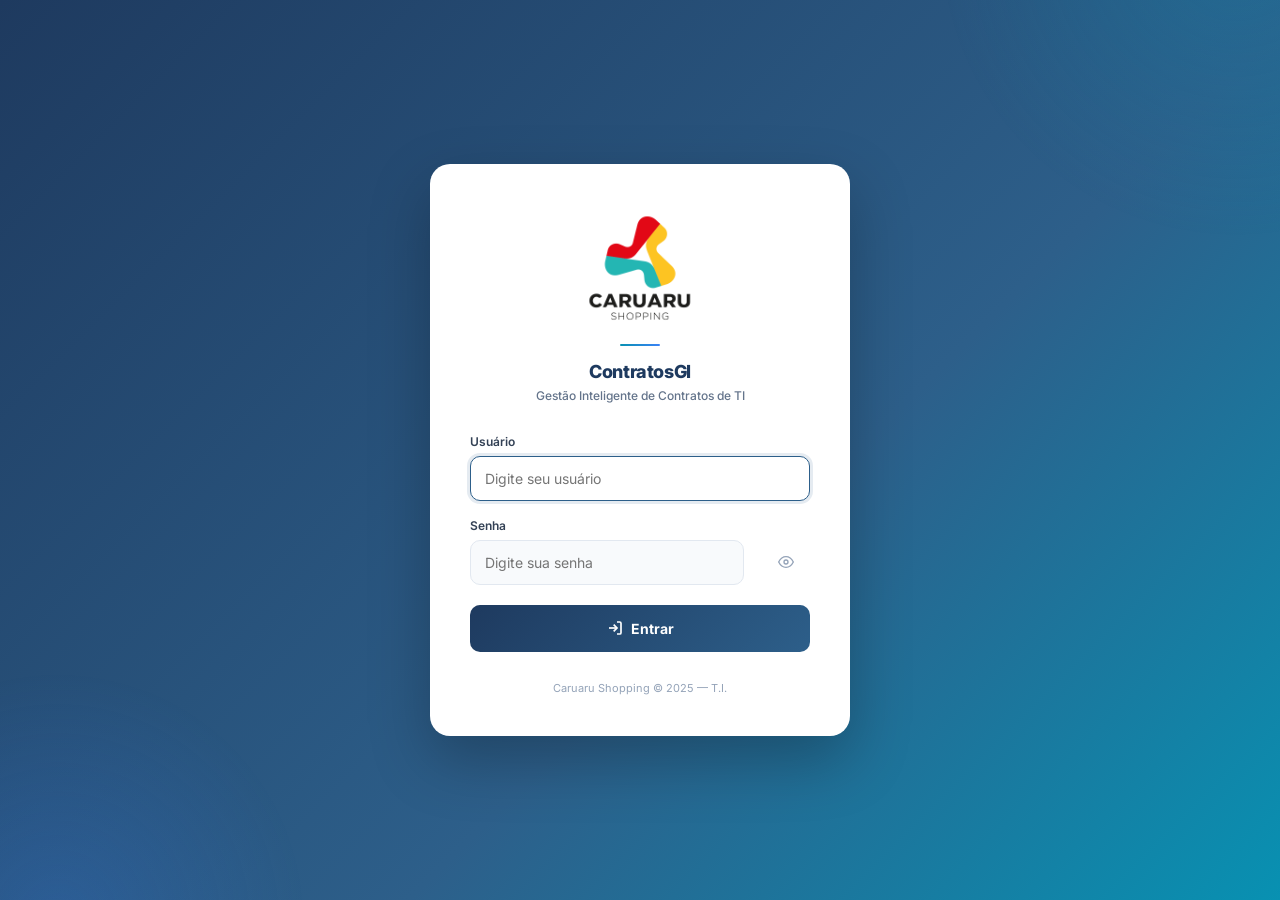
==== commit 88d9e72f: "Update System" ====
--- a/index.html
+++ b/index.html
@@ -2,6 +2,7 @@
 <html lang="pt-BR" data-theme="light">
 <head>
   <meta charset="UTF-8" />
+  <link rel="icon" type="image/png" href="[data-uri]" />
   <meta name="viewport" content="width=device-width, initial-scale=1.0" />
   <title>Dashboard — Gestão de Contratos TI</title>
   <link rel="stylesheet" href="assets/css/style.css" />
@@ -127,6 +128,7 @@
   </div>
 </div>
 
+<script src="assets/js/auth.js"></script>
 <script src="assets/js/api.js"></script>
 <script src="assets/js/utils.js"></script>
 <script>
--- a/assets/css/style.css
+++ b/assets/css/style.css
@@ -278,18 +278,34 @@
 .sidebar-toggle:hover { color: var(--c-navy); }
 .sidebar.collapsed ~ .sidebar-toggle,
 .sidebar.collapsed + .sidebar-toggle { left: calc(var(--sidebar-collapsed) - 12px); }
+body.sidebar-collapsed .sidebar-toggle { left: calc(var(--sidebar-collapsed) - 12px); }
 .sidebar.collapsed .toggle-icon { transform: rotate(180deg); }
+body.sidebar-collapsed .toggle-icon { transform: rotate(180deg); }
 
 /* ── MAIN CONTENT ────────────────────────────────────────── */
 .main-content {
   margin-left: var(--sidebar-w);
-  flex: 1;
+  width: calc(100% - var(--sidebar-w));
   min-height: 100vh;
   display: flex;
   flex-direction: column;
-  transition: margin-left var(--t-normal);
-}
-.sidebar.collapsed ~ .main-content { margin-left: var(--sidebar-collapsed); }
+  transition: margin-left var(--t-normal), width var(--t-normal);
+  overflow-x: hidden;
+  box-sizing: border-box;
+}
+
+/* O seletor ~ não funciona pois .sidebar está dentro de #sidebar-root.
+   O JS aplica a classe .sidebar-collapsed ao body para controlar o layout. */
+body.sidebar-collapsed .main-content {
+  margin-left: var(--sidebar-collapsed);
+  width: calc(100% - var(--sidebar-collapsed));
+}
+
+/* Manter compatibilidade com o seletor antigo caso funcione em algum browser */
+.sidebar.collapsed ~ .main-content {
+  margin-left: var(--sidebar-collapsed);
+  width: calc(100% - var(--sidebar-collapsed));
+}
 
 /* ── NAVBAR ──────────────────────────────────────────────── */
 .navbar {
@@ -368,6 +384,10 @@
 .page-content {
   flex: 1;
   padding: var(--sp-lg);
+  /* garante que o conteúdo não vaze além da largura disponível */
+  min-width: 0;
+  box-sizing: border-box;
+  overflow-x: hidden;
 }
 .page-header {
   display: flex;
@@ -562,6 +582,8 @@
   overflow-x: auto;
   border-radius: var(--r-lg);
   border: 1px solid var(--c-border);
+  max-width: 100%;
+  -webkit-overflow-scrolling: touch;
 }
 table {
   width: 100%;
@@ -916,6 +938,7 @@
 .calendar-event.atraso { background: var(--c-danger-bg);  color: var(--c-danger); }
 .calendar-event.boleto { background: var(--c-danger-bg);  color: var(--c-danger); }
 .calendar-event.contrato { background: var(--c-teal-light); color: var(--c-teal); }
+.calendar-event.quarta  { background: #EDE9FE; color: #7C3AED; font-weight: 600; }
 .calendar-mais {
   font-size: 9px;
   color: var(--c-text-4);
@@ -1225,3 +1248,19 @@
 .hidden { display: none !important; }
 .truncate { white-space: nowrap; overflow: hidden; text-overflow: ellipsis; }
 .rounded { border-radius: var(--r-md); }
+
+/* ── TABELAS COMPACTAS (muitas colunas) ─────────────────── */
+/* financeiro e contratos têm 12-13 colunas; compactar para caber sem scroll da página */
+.table-compact th,
+.table-compact td {
+  padding: 7px 8px;
+  font-size: 12px;
+  white-space: nowrap;
+}
+.table-compact .mono { font-size: 11px; }
+
+/* Impede que grids internos causem overflow */
+.card > .table-container,
+.card > div > .table-container {
+  max-width: 100%;
+}
